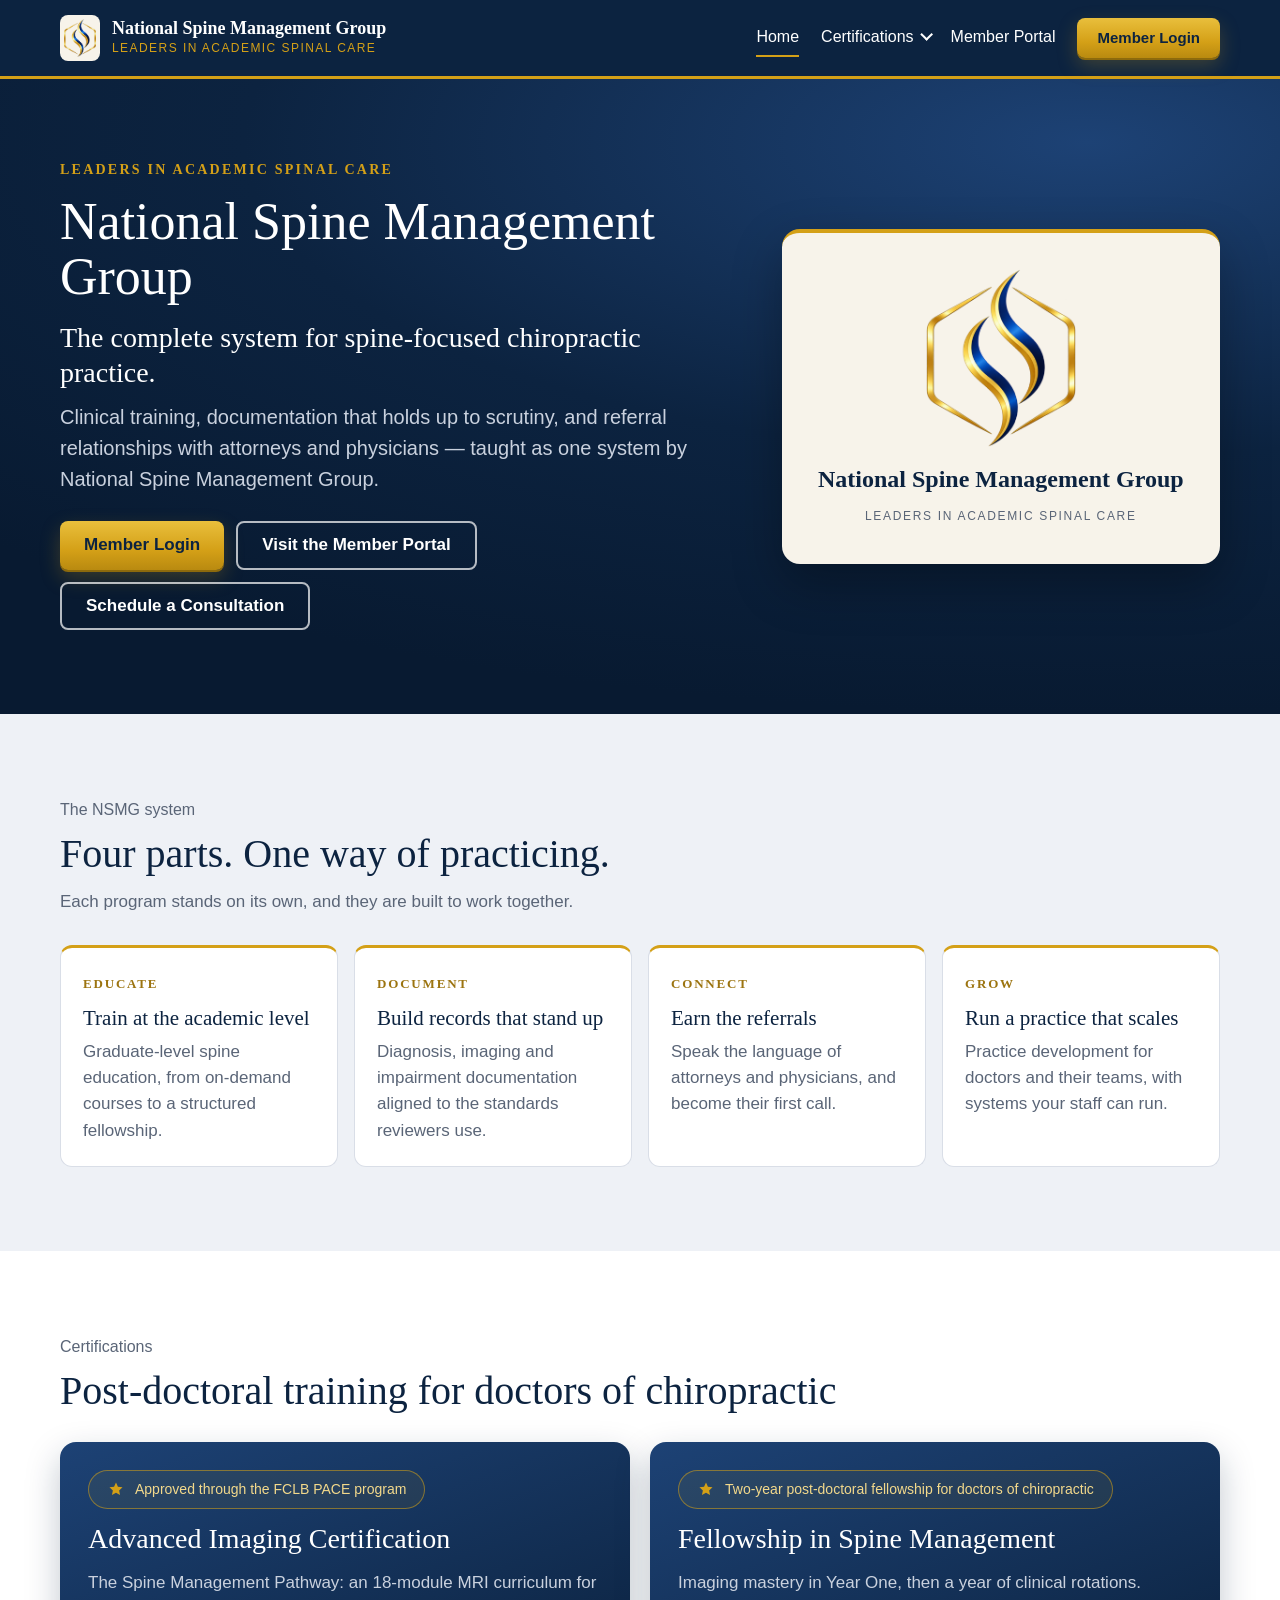
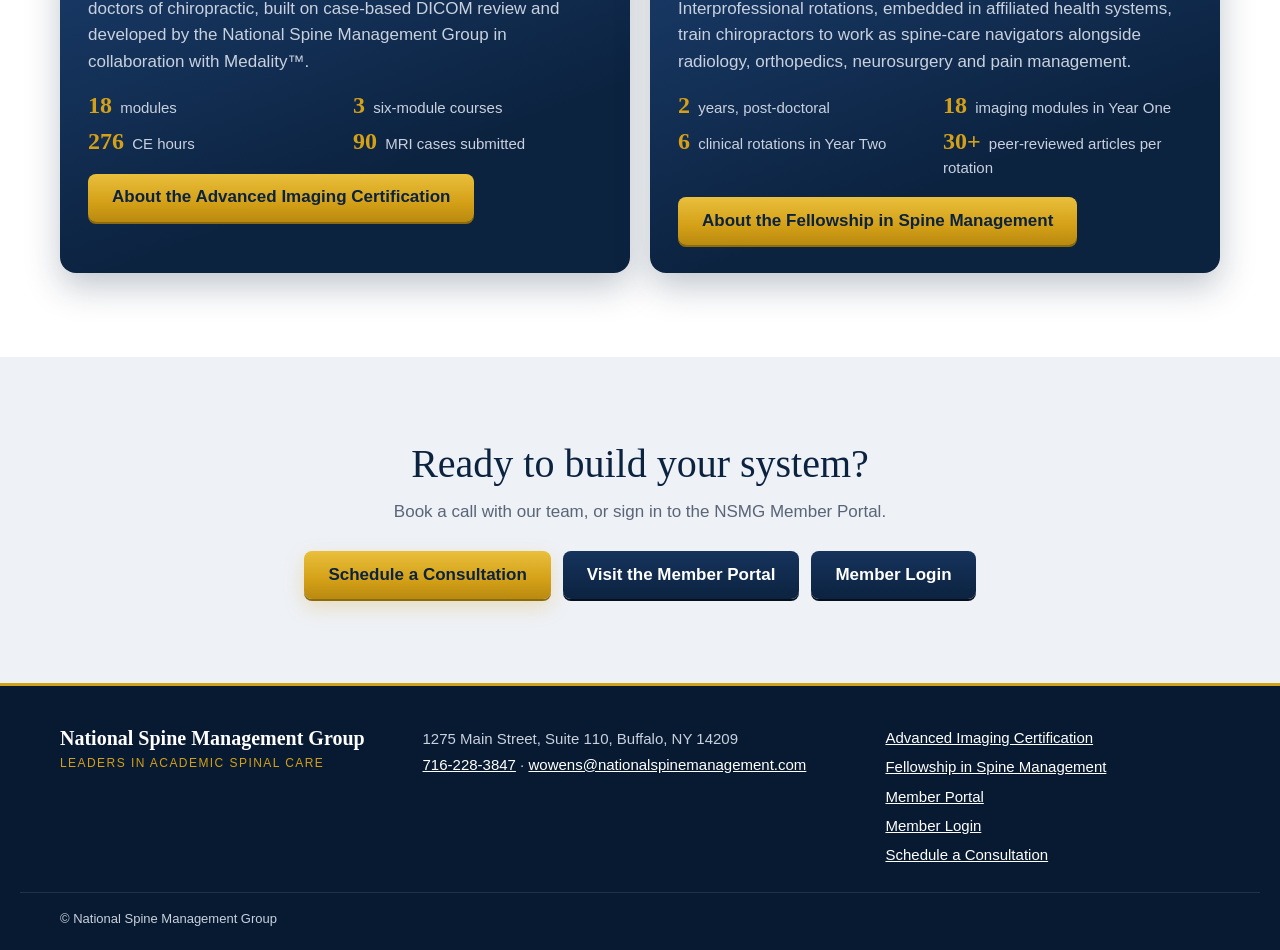
==== index.html @ 5b79844b "NSMG public site: home, Advanced Imaging Certification, Fellowship in Spine Management Plain static " ====
<!doctype html>
<html lang="en">
<head>
<meta charset="utf-8">
<meta name="viewport" content="width=device-width, initial-scale=1">
<title>National Spine Management Group | Leaders in Academic Spinal Care</title>
<meta name="description" content="National Spine Management Group: clinical training, documentation and referral relationships for spine-focused chiropractic practice, with the Advanced Imaging Certification and the Fellowship in Spine Management.">
<link rel="canonical" href="https://www.nationalspinemanagement.com/">
<meta name="robots" content="index, follow">
<meta property="og:type" content="website">
<meta property="og:site_name" content="National Spine Management Group">
<meta property="og:title" content="National Spine Management Group | Leaders in Academic Spinal Care">
<meta property="og:description" content="National Spine Management Group: clinical training, documentation and referral relationships for spine-focused chiropractic practice, with the Advanced Imaging Certification and the Fellowship in Spine Management.">
<meta property="og:url" content="https://www.nationalspinemanagement.com/">
<meta property="og:image" content="https://www.nationalspinemanagement.com/images/nsmg-share.png">
<meta property="og:image:width" content="1200">
<meta property="og:image:height" content="630">
<meta name="twitter:card" content="summary_large_image">
<link rel="icon" href="images/nsmg-icon.png">
<link rel="apple-touch-icon" href="images/nsmg-icon.png">
<link rel="stylesheet" href="styles.css">
<script type="application/ld+json">
{
 "@context": "https://schema.org",
 "@type": "EducationalOrganization",
 "@id": "https://www.nationalspinemanagement.com/#organization",
 "name": "National Spine Management Group",
 "alternateName": "NSMG",
 "slogan": "Leaders in Academic Spinal Care",
 "url": "https://www.nationalspinemanagement.com/",
 "logo": "https://www.nationalspinemanagement.com/images/nsmg-logo.png",
 "image": "https://www.nationalspinemanagement.com/images/nsmg-share.png",
 "description": "Clinical training, documentation that holds up to scrutiny, and referral relationships with attorneys and physicians — taught as one system by National Spine Management Group.",
 "email": "wowens@nationalspinemanagement.com",
 "telephone": "+17162283847",
 "address": {
  "@type": "PostalAddress",
  "streetAddress": "1275 Main Street, Suite 110",
  "addressLocality": "Buffalo",
  "addressRegion": "NY",
  "postalCode": "14209",
  "addressCountry": "US"
 },
 "founder": {
  "@type": "Person",
  "name": "William J. Owens Jr., DC, FSBT"
 }
}
</script>
<script type="application/ld+json">
{
 "@context": "https://schema.org",
 "@type": "WebSite",
 "name": "National Spine Management Group",
 "url": "https://www.nationalspinemanagement.com/",
 "publisher": {
  "@id": "https://www.nationalspinemanagement.com/#organization"
 }
}
</script>
<script type="application/ld+json">
{
 "@context": "https://schema.org",
 "@type": "BreadcrumbList",
 "itemListElement": [
  {
   "@type": "ListItem",
   "position": 1,
   "name": "Home",
   "item": "https://www.nationalspinemanagement.com/"
  }
 ]
}
</script>
</head>
<body>
<a class="skip" href="#main">Skip to content</a>
<header class="site-header">
 <div class="wrap bar">
  <a class="brand" href="./"><img src="images/nsmg-logo.png" alt="" width="40" height="48"><span><b>National Spine Management Group</b><small>Leaders in Academic Spinal Care</small></span></a>
  <nav aria-label="Main">
   <a href="./" aria-current="page">Home</a>
   <details class="menu">
    <summary>Certifications</summary>
    <div class="menu-list">
     <a href="advanced-imaging-certification/">Advanced Imaging Certification</a>
     <a href="fellowship-in-spine-management/">Fellowship in Spine Management</a>
    </div>
   </details>
   <a href="https://nsmg.my.site.com/nsmg/s/">Member Portal</a>
   <a class="btn gold sm" href="https://nsmg.my.site.com/nsmg/s/login">Member Login</a>
  </nav>
 </div>
</header>
<main id="main">

<section class="hero band">
 <div class="wrap herohome">
  <div>
   <p class="kicker">Leaders in Academic Spinal Care</p>
   <h1>National Spine Management Group</h1>
   <p class="lede big">The complete system for spine-focused chiropractic practice.</p>
   <p class="lede">Clinical training, documentation that holds up to scrutiny, and referral relationships with attorneys and physicians — taught as one system by National Spine Management Group.</p>
   <div class="btns">
    <a class="btn gold" href="https://nsmg.my.site.com/nsmg/s/login">Member Login</a>
    <a class="btn ghost" href="https://nsmg.my.site.com/nsmg/s/">Visit the Member Portal</a>
    <a class="btn ghost" href="https://nsmg.my.site.com/schedule/s/flow/CreateAppointment">Schedule a Consultation</a>
   </div>
  </div>
  <div class="logocard"><img src="images/nsmg-logo.png" alt="National Spine Management Group logo" width="160" height="190"><p>National Spine Management Group</p><small>Leaders in Academic Spinal Care</small></div>
 </div>
</section>

<section class="band tintband">
 <div class="wrap">
  <p class="eyebrow">The NSMG system</p>
  <h2>Four parts. One way of practicing.</h2>
  <p class="sub">Each program stands on its own, and they are built to work together.</p>
  <div class="pillars">
   <div><span class="tag">Educate</span><h3>Train at the academic level</h3><p>Graduate-level spine education, from on-demand courses to a structured fellowship.</p></div><div><span class="tag">Document</span><h3>Build records that stand up</h3><p>Diagnosis, imaging and impairment documentation aligned to the standards reviewers use.</p></div><div><span class="tag">Connect</span><h3>Earn the referrals</h3><p>Speak the language of attorneys and physicians, and become their first call.</p></div><div><span class="tag">Grow</span><h3>Run a practice that scales</h3><p>Practice development for doctors and their teams, with systems your staff can run.</p></div>
  </div>
 </div>
</section>

<section class="band">
 <div class="wrap">
  <p class="eyebrow">Certifications</p>
  <h2>Post-doctoral training for doctors of chiropractic</h2>
  <div class="certs">
   <article class="cert">
    <div class="pace"><svg width="18" height="18" viewBox="0 0 24 24" aria-hidden="true"><path d="M12 2l2.6 5.6 6.1.7-4.5 4.2 1.2 6L12 15.6 6.6 18.5l1.2-6L3.3 8.3l6.1-.7z" fill="#D4A017"/></svg> Approved through the FCLB PACE program</div>
    <h3><a href="advanced-imaging-certification/">Advanced Imaging Certification</a></h3>
    <p>The Spine Management Pathway: an 18-module MRI curriculum for doctors of chiropractic, built on case-based DICOM review and developed by the National Spine Management Group in collaboration with Medality™.</p>
    <ul class="facts"><li><b>18</b> modules</li><li><b>3</b> six-module courses</li><li><b>276</b> CE hours</li><li><b>90</b> MRI cases submitted</li></ul>
    <a class="btn navy" href="advanced-imaging-certification/">About the Advanced Imaging Certification</a>
   </article>
   <article class="cert">
    <div class="pace"><svg width="18" height="18" viewBox="0 0 24 24" aria-hidden="true"><path d="M12 2l2.6 5.6 6.1.7-4.5 4.2 1.2 6L12 15.6 6.6 18.5l1.2-6L3.3 8.3l6.1-.7z" fill="#D4A017"/></svg> Two-year post-doctoral fellowship for doctors of chiropractic</div>
    <h3><a href="fellowship-in-spine-management/">Fellowship in Spine Management</a></h3>
    <p>Imaging mastery in Year One, then a year of clinical rotations. Interprofessional rotations, embedded in affiliated health systems, train chiropractors to work as spine-care navigators alongside radiology, orthopedics, neurosurgery and pain management.</p>
    <ul class="facts"><li><b>2</b> years, post-doctoral</li><li><b>18</b> imaging modules in Year One</li><li><b>6</b> clinical rotations in Year Two</li><li><b>30+</b> peer-reviewed articles per rotation</li></ul>
    <a class="btn navy" href="fellowship-in-spine-management/">About the Fellowship in Spine Management</a>
   </article>
  </div>
 </div>
</section>

<section class="band tintband cta">
 <div class="wrap">
  <h2>Ready to build your system?</h2>
  <p>Book a call with our team, or sign in to the NSMG Member Portal.</p>
  <div class="btns center">
   <a class="btn gold" href="https://nsmg.my.site.com/schedule/s/flow/CreateAppointment">Schedule a Consultation</a>
   <a class="btn navy" href="https://nsmg.my.site.com/nsmg/s/">Visit the Member Portal</a>
   <a class="btn navy" href="https://nsmg.my.site.com/nsmg/s/login">Member Login</a>
  </div>
 </div>
</section>
</main>
<footer class="site-footer">
 <div class="wrap foot">
  <div>
   <p class="fname">National Spine Management Group</p>
   <p class="ftag">Leaders in Academic Spinal Care</p>
  </div>
  <div>
   <address>1275 Main Street, Suite 110, Buffalo, NY 14209<br>
   <a href="tel:+17162283847">716-228-3847</a> · <a href="mailto:wowens@nationalspinemanagement.com">wowens@nationalspinemanagement.com</a></address>
  </div>
  <nav aria-label="Footer">
   <a href="advanced-imaging-certification/">Advanced Imaging Certification</a>
   <a href="fellowship-in-spine-management/">Fellowship in Spine Management</a>
   <a href="https://nsmg.my.site.com/nsmg/s/">Member Portal</a>
   <a href="https://nsmg.my.site.com/nsmg/s/login">Member Login</a>
   <a href="https://nsmg.my.site.com/schedule/s/flow/CreateAppointment">Schedule a Consultation</a>
  </nav>
 </div>
 <div class="wrap copy">© National Spine Management Group</div>
</footer>
<script>
// Close the Certifications menu when clicking elsewhere or pressing Escape (the menu works without this).
document.addEventListener('click',function(e){document.querySelectorAll('details.menu[open]').forEach(function(d){if(!d.contains(e.target))d.removeAttribute('open');});});
document.addEventListener('keydown',function(e){if(e.key==='Escape')document.querySelectorAll('details.menu[open]').forEach(function(d){d.removeAttribute('open');});});
</script>
</body>
</html>
---- styles.css ----
/* National Spine Management Group: public site styles (matches the NSMG Member Portal pages) */
:root {
  --navy: #0c2340;
  --navy2: #16335c;
  --gold: #d4a017;
  --gold2: #e9bf3c;
  --gold-text: #9c7410;
  --slate: #5a6577;
  --tint: #eef1f6;
  --line: #d9dee7;
  --card: #ffffff;
  --bg: #ffffff;
  --ink: #0c2340;
  --muted: #5a6577;
  --on-navy: #c9d1de;
  --heading: Cambria, Georgia, "Times New Roman", serif;
  --body: Calibri, Carlito, "Segoe UI", "Helvetica Neue", Arial, sans-serif;
  --gutter: clamp(16px, 4vw, 40px);
  color-scheme: light;
}

* { box-sizing: border-box; }
html { scroll-behavior: smooth; -webkit-text-size-adjust: 100%; }
body { margin: 0; background: var(--bg); color: var(--ink); font: 17px/1.55 var(--body); overflow-x: hidden; }
img { max-width: 100%; height: auto; display: block; }
a { color: inherit; }
h1, h2, h3, h4 { font-family: var(--heading); font-weight: 400; line-height: 1.15; margin: 0; color: inherit; }
h2 { font-size: clamp(28px, 3.4vw, 40px); margin-bottom: 4px; }
h3 { font-size: 21px; }
h4 { font-size: 21px; line-height: 1.2; margin: 6px 0; }
p { margin: 0 0 12px; }
:focus-visible { outline: 3px solid var(--gold); outline-offset: 2px; }
[id] { scroll-margin-top: 24px; }

.wrap { max-width: 1240px; margin: 0 auto; padding: 0 var(--gutter); }
.band { padding: clamp(48px, 7vw, 84px) 0; }
.tintband { background: var(--tint); }
.eyebrow { color: var(--slate); font-size: 16px; margin: 0 0 8px; }
.sub { color: var(--muted); max-width: 44em; margin: 12px 0 0; }
.note { font-size: 14px; color: var(--muted); margin-top: 16px; }
.skip { position: absolute; left: -9999px; top: 8px; background: var(--gold); color: var(--navy); padding: 8px 14px; z-index: 10; font-weight: 700; }
.skip:focus { left: 8px; }

/* Buttons */
.btn { display: inline-flex; align-items: center; justify-content: center; min-height: 48px; padding: 12px 24px; border-radius: 8px; font: 700 17px/1.2 var(--body); text-decoration: none; text-align: center; transition: transform .15s ease, box-shadow .15s ease; }
.btn:hover { transform: translateY(-1px); }
.btn.gold { background: linear-gradient(180deg, var(--gold2), var(--gold) 60%, #b98a10); color: var(--navy); box-shadow: 0 2px 0 #8d6a0c, 0 8px 20px rgba(212, 160, 23, .25); }
.btn.navy { background: linear-gradient(180deg, var(--navy2), var(--navy)); color: #fff; box-shadow: 0 2px 0 #050f1d; }
.btn.ghost { border: 2px solid rgba(255, 255, 255, .7); color: #fff; }
.btn.ghost:hover { border-color: #fff; background: rgba(255, 255, 255, .08); }
.btn.sm { min-height: 40px; padding: 0 20px; font-size: 15px; }
.btns { display: flex; flex-wrap: wrap; gap: 12px; margin-top: 26px; }
.btns.center { justify-content: center; }

/* Header */
header.site-header { background: var(--navy); color: #fff; border-bottom: 3px solid var(--gold); position: relative; z-index: 5; }
.bar { display: flex; align-items: center; justify-content: space-between; gap: 16px; min-height: 76px; flex-wrap: wrap; padding-top: 10px; padding-bottom: 10px; }
.brand { display: flex; align-items: center; gap: 12px; text-decoration: none; }
.brand img { width: 40px; height: auto; background: #f7f3ea; border-radius: 8px; padding: 4px; }
.brand b { display: block; font: 700 18px/1.15 var(--heading); }
.brand small { display: block; color: var(--gold); font-size: 12px; letter-spacing: .12em; text-transform: uppercase; }
header.site-header nav { display: flex; align-items: center; gap: 6px 22px; flex-wrap: wrap; font-size: 16px; }
header.site-header nav > a:not(.btn), .menu summary { text-decoration: none; color: #fff; padding: 6px 0; border-bottom: 2px solid transparent; }
header.site-header nav > a:not(.btn):hover, .menu summary:hover, header.site-header nav a[aria-current] { border-bottom-color: var(--gold); }
.menu { position: relative; }
.menu summary { cursor: pointer; list-style: none; display: inline-flex; align-items: center; gap: 6px; }
.menu summary::-webkit-details-marker { display: none; }
.menu summary::after { content: ""; width: 7px; height: 7px; border-right: 2px solid currentColor; border-bottom: 2px solid currentColor; transform: rotate(45deg) translateY(-3px); }
.menu[open] summary::after { transform: rotate(-135deg) translateY(-1px); }
.menu-list { position: absolute; top: calc(100% + 10px); left: -16px; min-width: 300px; background: #fff; border-radius: 10px; box-shadow: 0 14px 40px rgba(12, 35, 64, .25); padding: 8px; border-top: 3px solid var(--gold); }
.menu-list a { display: block; padding: 10px 14px; color: var(--navy); text-decoration: none; border-radius: 6px; font-weight: 700; }
.menu-list a:hover, .menu-list a[aria-current] { background: var(--tint); }

/* Hero (navy band) */
.hero { background: radial-gradient(120% 90% at 85% 10%, #1d4275 0%, var(--navy) 55%, #081a31 100%); color: #fff; }
.hero h1 { font-size: clamp(34px, 4.6vw, 52px); line-height: 1.05; margin: 18px 0 16px; }
.lede { font-size: clamp(18px, 1.6vw, 20px); color: var(--on-navy); max-width: 40em; }
.lede.big { font-family: var(--heading); color: #fff; font-size: clamp(22px, 2.2vw, 28px); line-height: 1.25; }
.kicker { color: var(--gold); font: 700 14px/1 var(--heading); letter-spacing: .16em; text-transform: uppercase; margin: 0; }
.crumb { color: var(--on-navy); font-size: 15px; margin-bottom: 16px; }
.crumb a { color: #fff; }
.pace { display: inline-flex; align-items: center; gap: 10px; border: 1px solid rgba(212, 160, 23, .55); background: rgba(212, 160, 23, .08); color: #f3d98b; border-radius: 999px; padding: 8px 18px; font-size: 16px; }
.herogrid { display: grid; gap: clamp(28px, 4vw, 48px); }
.herotext { display: grid; grid-template-columns: minmax(0, 1.3fr) minmax(0, 1fr); gap: clamp(24px, 4vw, 56px); align-items: end; }
.stats { display: grid; grid-template-columns: repeat(2, minmax(0, 1fr)); gap: 26px 20px; border-left: 1px solid rgba(255, 255, 255, .15); padding-left: clamp(20px, 3vw, 40px); }
.stats b { display: block; font-family: var(--heading); font-size: clamp(30px, 3vw, 38px); color: var(--gold); line-height: 1; }
.stats span { color: var(--on-navy); font-size: 15px; }
.herohome { display: grid; grid-template-columns: minmax(0, 1.5fr) minmax(0, 1fr); gap: clamp(28px, 5vw, 64px); align-items: center; }
.logocard { background: #f7f3ea; color: var(--navy); border-radius: 18px; border-top: 4px solid var(--gold); padding: 36px 28px; text-align: center; box-shadow: 0 20px 50px rgba(0, 0, 0, .3); }
.logocard img { width: 150px; margin: 0 auto 18px; }
.logocard p { font: 700 24px/1.2 var(--heading); margin: 0 0 8px; }
.logocard small { color: var(--slate); letter-spacing: .14em; text-transform: uppercase; font-size: 12px; }

/* Module / rotation viewer in the hero */
.viewer { margin-top: clamp(28px, 4vw, 44px); background: rgba(5, 15, 30, .55); border: 1px solid rgba(255, 255, 255, .1); border-radius: 16px; padding: 14px 16px 18px; }
.vbar { display: flex; justify-content: space-between; gap: 12px; color: var(--on-navy); font-size: 15px; padding: 6px 4px 14px; border-bottom: 1px solid rgba(255, 255, 255, .08); margin-bottom: 12px; }
.row { display: grid; grid-template-columns: 96px repeat(6, minmax(0, 1fr)); gap: 10px; align-items: center; margin-top: 10px; }
.row em, .yr em { font-style: normal; color: #fff; font-size: 15px; line-height: 1.25; }
.row em b, .yr em b { display: block; color: var(--gold); }
.tile { display: block; border-radius: 6px; overflow: hidden; border: 1px solid rgba(255, 255, 255, .14); transition: transform .15s ease, border-color .15s ease; }
.tile:hover { border-color: var(--gold); transform: translateY(-2px); }
.tile img { width: 100%; aspect-ratio: 16 / 9; object-fit: cover; }
.yr { display: grid; grid-template-columns: 120px minmax(0, 1fr); gap: 12px; align-items: center; padding: 10px 0; }
.yr + .yr { border-top: 1px solid rgba(255, 255, 255, .08); }
.thumbs { display: grid; grid-template-columns: repeat(9, minmax(0, 1fr)); gap: 8px; }
.rots { display: grid; grid-template-columns: repeat(6, minmax(0, 1fr)); gap: 10px; }
.rtile { display: flex; flex-direction: column; gap: 4px; padding: 12px; border-radius: 10px; background: linear-gradient(180deg, #1d4275, var(--navy)); border-top: 3px solid var(--gold); text-decoration: none; color: #fff; }
.rtile svg, .ic svg { width: 22px; height: 22px; fill: none; stroke: var(--gold); stroke-width: 1.8; stroke-linecap: round; stroke-linejoin: round; }
.rtile strong { font: 700 15px/1.2 var(--heading); }
.rtile small { color: var(--on-navy); font-size: 13px; }

/* Content blocks */
.how { display: grid; grid-template-columns: repeat(3, minmax(0, 1fr)); gap: 18px; margin-top: 30px; }
.how > div { background: var(--card); border: 1px solid var(--line); border-radius: 12px; padding: 22px; }
.how b { font-family: var(--heading); font-size: 30px; color: var(--gold); display: block; line-height: 1; }
.how h3 { margin: 10px 0 6px; }
.how p { margin: 0; color: var(--muted); }
.obj { list-style: none; padding: 0; margin: 28px 0 0; columns: 2; column-gap: 40px; }
.obj li { break-inside: avoid; padding: 12px 0 12px 34px; border-top: 1px solid var(--line); position: relative; }
.obj li::before { content: ""; position: absolute; left: 4px; top: 18px; width: 14px; height: 8px; border-left: 3px solid var(--gold); border-bottom: 3px solid var(--gold); transform: rotate(-45deg); }
.paths { display: grid; grid-template-columns: 1.2fr repeat(3, 1fr); gap: 16px; margin-top: 30px; }
.path { background: var(--card); border: 1px solid var(--line); border-radius: 14px; padding: 24px; display: flex; flex-direction: column; gap: 10px; box-shadow: 0 1px 2px rgba(12, 35, 64, .06); }
.path h3 { font-size: 24px; }
.path .tag { font-size: 14px; color: var(--slate); font-weight: 700; }
.path p { margin: 0; color: var(--muted); font-size: 16px; flex: 1; }
.path .hrs { font-weight: 700; font-size: 16px; }
.path.full { background: linear-gradient(160deg, #1d4275, var(--navy) 70%); color: #fff; border: 0; box-shadow: 0 14px 34px rgba(12, 35, 64, .3); }
.path.full .tag { color: var(--gold); }
.path.full p { color: var(--on-navy); }
.course { margin-top: 36px; }
.chead { display: flex; align-items: center; gap: 14px; flex-wrap: wrap; padding-bottom: 12px; border-bottom: 3px solid var(--navy); }
.chead .num { background: var(--navy); color: var(--gold); font: 700 16px/1 var(--heading); padding: 8px 14px; border-radius: 999px; }
.chead h3 { font-size: 28px; flex: 1; }
.chead .tot { color: var(--slate); font-weight: 700; }
.cblurb { color: var(--muted); margin: 14px 0 0; }
.mods { display: grid; grid-template-columns: repeat(2, minmax(0, 1fr)); gap: 16px; margin-top: 18px; }
.mod, .rot { background: var(--card); border: 1px solid var(--line); border-left: 4px solid var(--navy); border-radius: 12px; padding: 22px; }
.top { display: flex; justify-content: space-between; align-items: center; gap: 10px; }
.mn { font-size: 14px; font-weight: 700; color: var(--slate); }
.mh { background: var(--tint); border-radius: 999px; padding: 3px 10px; font-size: 14px; font-weight: 700; }
.meta { color: var(--slate); font-size: 15px; margin: 0 0 10px; }
.chips { list-style: none; padding: 0; margin: 10px 0 0; display: flex; flex-wrap: wrap; gap: 6px; }
.chips li { border: 1px solid var(--line); border-radius: 999px; padding: 3px 11px; font-size: 14px; color: var(--slate); }
.req { display: flex; flex-wrap: wrap; gap: 6px 18px; border-top: 1px dashed var(--line); margin-top: 14px; padding-top: 12px; font-size: 14px; color: var(--slate); }
.paceband { background: linear-gradient(120deg, var(--navy), #173a63); color: #fff; }
.pacegrid { display: grid; grid-template-columns: 132px minmax(0, 1fr) auto; gap: 32px; align-items: center; }
.pacegrid p { color: var(--on-navy); margin: 10px 0 0; }
.seal { width: 132px; height: 132px; }
.biblist { margin-top: 26px; display: grid; gap: 10px; }
.bib { border: 1px solid var(--line); border-radius: 10px; background: var(--card); }
.bib summary { cursor: pointer; display: flex; justify-content: space-between; gap: 12px; padding: 14px 18px; list-style: none; }
.bib summary::-webkit-details-marker { display: none; }
.bib summary span { color: var(--slate); font-size: 15px; white-space: nowrap; }
.bib[open] summary { border-bottom: 1px solid var(--line); }
.bib ol { margin: 0; padding: 14px 18px 16px 42px; font-size: 15px; color: var(--muted); }
.bib li { margin: 6px 0; overflow-wrap: anywhere; }
.bib a { color: var(--navy); }

/* Fellowship */
.phases { display: grid; grid-template-columns: repeat(2, minmax(0, 1fr)); gap: 18px; margin-top: 30px; }
.phasecard { border: 1px solid var(--line); border-radius: 14px; padding: 26px; background: var(--card); }
.phasecard.y1 { background: linear-gradient(160deg, #1d4275, var(--navy) 70%); color: #fff; border: 0; }
.phasecard .tag { font-weight: 700; font-size: 14px; color: var(--slate); }
.phasecard.y1 .tag { color: var(--gold); }
.phasecard h3 { font-size: 26px; margin: 8px 0 10px; }
.phasecard ul { padding-left: 20px; margin: 12px 0 18px; }
.phasecard li { margin: 6px 0; }
.phasecard.y1 p, .phasecard.y1 li { color: var(--on-navy); }
.arrowlink { font-weight: 700; color: var(--gold); text-decoration: none; }
.arrowlink.dark { color: var(--navy); }
.weeks { display: grid; grid-template-columns: repeat(6, minmax(0, 1fr)); gap: 10px; margin-top: 24px; }
.wk { background: var(--card); border: 1px solid var(--line); border-radius: 10px; padding: 12px; font-size: 14px; color: var(--slate); }
.wk b { display: block; color: var(--navy); margin-bottom: 8px; }
.days { display: flex; gap: 4px; margin-bottom: 6px; }
.days i { flex: 1; height: 6px; border-radius: 3px; background: #d6dce6; }
.days i.on { background: var(--gold); }
.rotlist { display: grid; grid-template-columns: repeat(2, minmax(0, 1fr)); gap: 16px; margin-top: 24px; }
.rot { display: grid; grid-template-columns: 52px minmax(0, 1fr); gap: 16px; }
.rot.cap { border-left-color: var(--gold); }
.ic { width: 52px; height: 52px; border-radius: 10px; background: linear-gradient(180deg, #1d4275, var(--navy)); display: grid; place-items: center; }
.quote { background: linear-gradient(120deg, var(--navy), #173a63); color: #fff; text-align: center; }
.quote blockquote { font: 400 clamp(22px, 2.6vw, 32px)/1.3 var(--heading); margin: 0 auto 18px; max-width: 28em; color: #fff; }
.quote cite { font-style: normal; color: var(--gold); }
.sites { display: grid; grid-template-columns: repeat(4, minmax(0, 1fr)); gap: 14px; margin-top: 28px; }
.site { background: var(--card); border: 1px solid var(--line); border-top: 3px solid var(--gold); border-radius: 12px; padding: 20px 18px; }
.site b { display: block; font: 700 19px/1.2 var(--heading); }
.site span { color: var(--muted); font-size: 15px; }
.agree { display: grid; grid-template-columns: repeat(3, minmax(0, 1fr)); gap: 14px; margin-top: 22px; }
.agree > div { background: var(--tint); border-radius: 12px; padding: 18px; font-size: 16px; }
.agree h3 { font-size: 19px; margin-bottom: 6px; }
.aud { display: grid; grid-template-columns: repeat(3, minmax(0, 1fr)); gap: 18px; margin-top: 28px; }
.aud > div { background: var(--card); border: 1px solid var(--line); border-radius: 12px; padding: 22px; }
.aud b { font: 700 28px/1 var(--heading); color: var(--gold); }
.aud h3 { margin: 10px 0 6px; }
.aud p { color: var(--muted); margin: 0; }
.two { display: grid; grid-template-columns: repeat(2, minmax(0, 1fr)); gap: 36px; margin-top: 20px; }
.two .obj { columns: 1; margin-top: 12px; }

/* Home */
.pillars { display: grid; grid-template-columns: repeat(4, minmax(0, 1fr)); gap: 16px; margin-top: 30px; }
.pillars > div { background: var(--card); border: 1px solid var(--line); border-top: 3px solid var(--gold); border-radius: 12px; padding: 22px; }
.pillars .tag { color: var(--gold-text); font: 700 13px/1 var(--heading); letter-spacing: .14em; text-transform: uppercase; }
.pillars h3 { margin: 10px 0 8px; }
.pillars p { color: var(--muted); margin: 0; }
.certs { display: grid; grid-template-columns: repeat(2, minmax(0, 1fr)); gap: 20px; margin-top: 28px; }
.cert { background: linear-gradient(160deg, #1d4275, var(--navy) 70%); color: #fff; border-radius: 16px; padding: 28px; display: flex; flex-direction: column; gap: 14px; box-shadow: 0 14px 34px rgba(12, 35, 64, .25); }
.cert .pace { align-self: flex-start; font-size: 14px; }
.cert h3 { font-size: 28px; }
.cert h3 a { text-decoration: none; }
.cert h3 a:hover { text-decoration: underline; text-decoration-color: var(--gold); }
.cert p { color: var(--on-navy); margin: 0; }
.facts { list-style: none; padding: 0; margin: 4px 0; display: grid; grid-template-columns: repeat(2, minmax(0, 1fr)); gap: 10px 16px; color: var(--on-navy); font-size: 15px; }
.facts b { color: var(--gold); font: 700 24px/1 var(--heading); margin-right: 4px; }
.cert .btn { align-self: flex-start; background: linear-gradient(180deg, var(--gold2), var(--gold) 60%, #b98a10); color: var(--navy); box-shadow: 0 2px 0 #8d6a0c; }

/* FAQ */
.faq { margin-top: 26px; display: grid; grid-template-columns: repeat(2, minmax(0, 1fr)); gap: 16px; }
.qa { background: var(--card); border: 1px solid var(--line); border-left: 4px solid var(--gold); border-radius: 12px; padding: 22px; }
.qa h3 { font-size: 21px; margin-bottom: 8px; }
.qa p { color: var(--muted); margin: 0; }

/* Closing CTA */
.cta { text-align: center; }
.cta p { color: var(--muted); max-width: 40em; margin: 12px auto 0; }
.cta .contact { margin-top: 20px; }
.cta .contact a { color: var(--navy); font-weight: 700; }

/* Footer */
footer.site-footer { background: #081a31; color: var(--on-navy); border-top: 3px solid var(--gold); padding: 40px 0 20px; font-size: 15px; }
.foot { display: grid; grid-template-columns: 1fr 1.3fr 1fr; gap: 28px; }
.fname { font: 700 20px/1.2 var(--heading); color: #fff; margin: 0 0 4px; }
.ftag { color: var(--gold); letter-spacing: .12em; text-transform: uppercase; font-size: 12px; }
footer.site-footer address { font-style: normal; line-height: 1.7; }
footer.site-footer a { color: #fff; }
footer.site-footer nav { display: flex; flex-direction: column; gap: 6px; }
.copy { margin-top: 26px; padding-top: 16px; border-top: 1px solid rgba(255, 255, 255, .1); font-size: 13px; }

/* Responsive */
@media (max-width: 1100px) {
  .paths { grid-template-columns: repeat(2, minmax(0, 1fr)); }
  .pillars { grid-template-columns: repeat(2, minmax(0, 1fr)); }
  .sites { grid-template-columns: repeat(2, minmax(0, 1fr)); }
  .thumbs { grid-template-columns: repeat(6, minmax(0, 1fr)); }
  .rots { grid-template-columns: repeat(3, minmax(0, 1fr)); }
}
@media (max-width: 860px) {
  .herotext, .herohome, .phases, .rotlist, .mods, .certs, .two, .faq, .aud, .agree, .foot { grid-template-columns: minmax(0, 1fr); }
  .stats { border-left: 0; padding-left: 0; border-top: 1px solid rgba(255, 255, 255, .15); padding-top: 22px; }
  .how { grid-template-columns: minmax(0, 1fr); }
  .obj { columns: 1; }
  .pacegrid { grid-template-columns: minmax(0, 1fr); text-align: left; }
  .row { grid-template-columns: repeat(3, minmax(0, 1fr)); }
  .row em { grid-column: 1 / -1; }
  .yr { grid-template-columns: minmax(0, 1fr); }
  .weeks { grid-template-columns: repeat(3, minmax(0, 1fr)); }
  .logocard { max-width: 360px; }
}
@media (max-width: 560px) {
  body { font-size: 16px; }
  .bar { justify-content: center; }
  header.site-header nav { justify-content: center; gap: 4px 18px; }
  .menu-list { left: 50%; transform: translateX(-50%); min-width: 270px; }
  .paths, .pillars, .sites { grid-template-columns: minmax(0, 1fr); }
  .thumbs { grid-template-columns: repeat(3, minmax(0, 1fr)); }
  .rots { grid-template-columns: repeat(2, minmax(0, 1fr)); }
  .btns .btn { width: 100%; }
  .facts { grid-template-columns: minmax(0, 1fr); }
  .vbar { flex-direction: column; gap: 2px; }
}
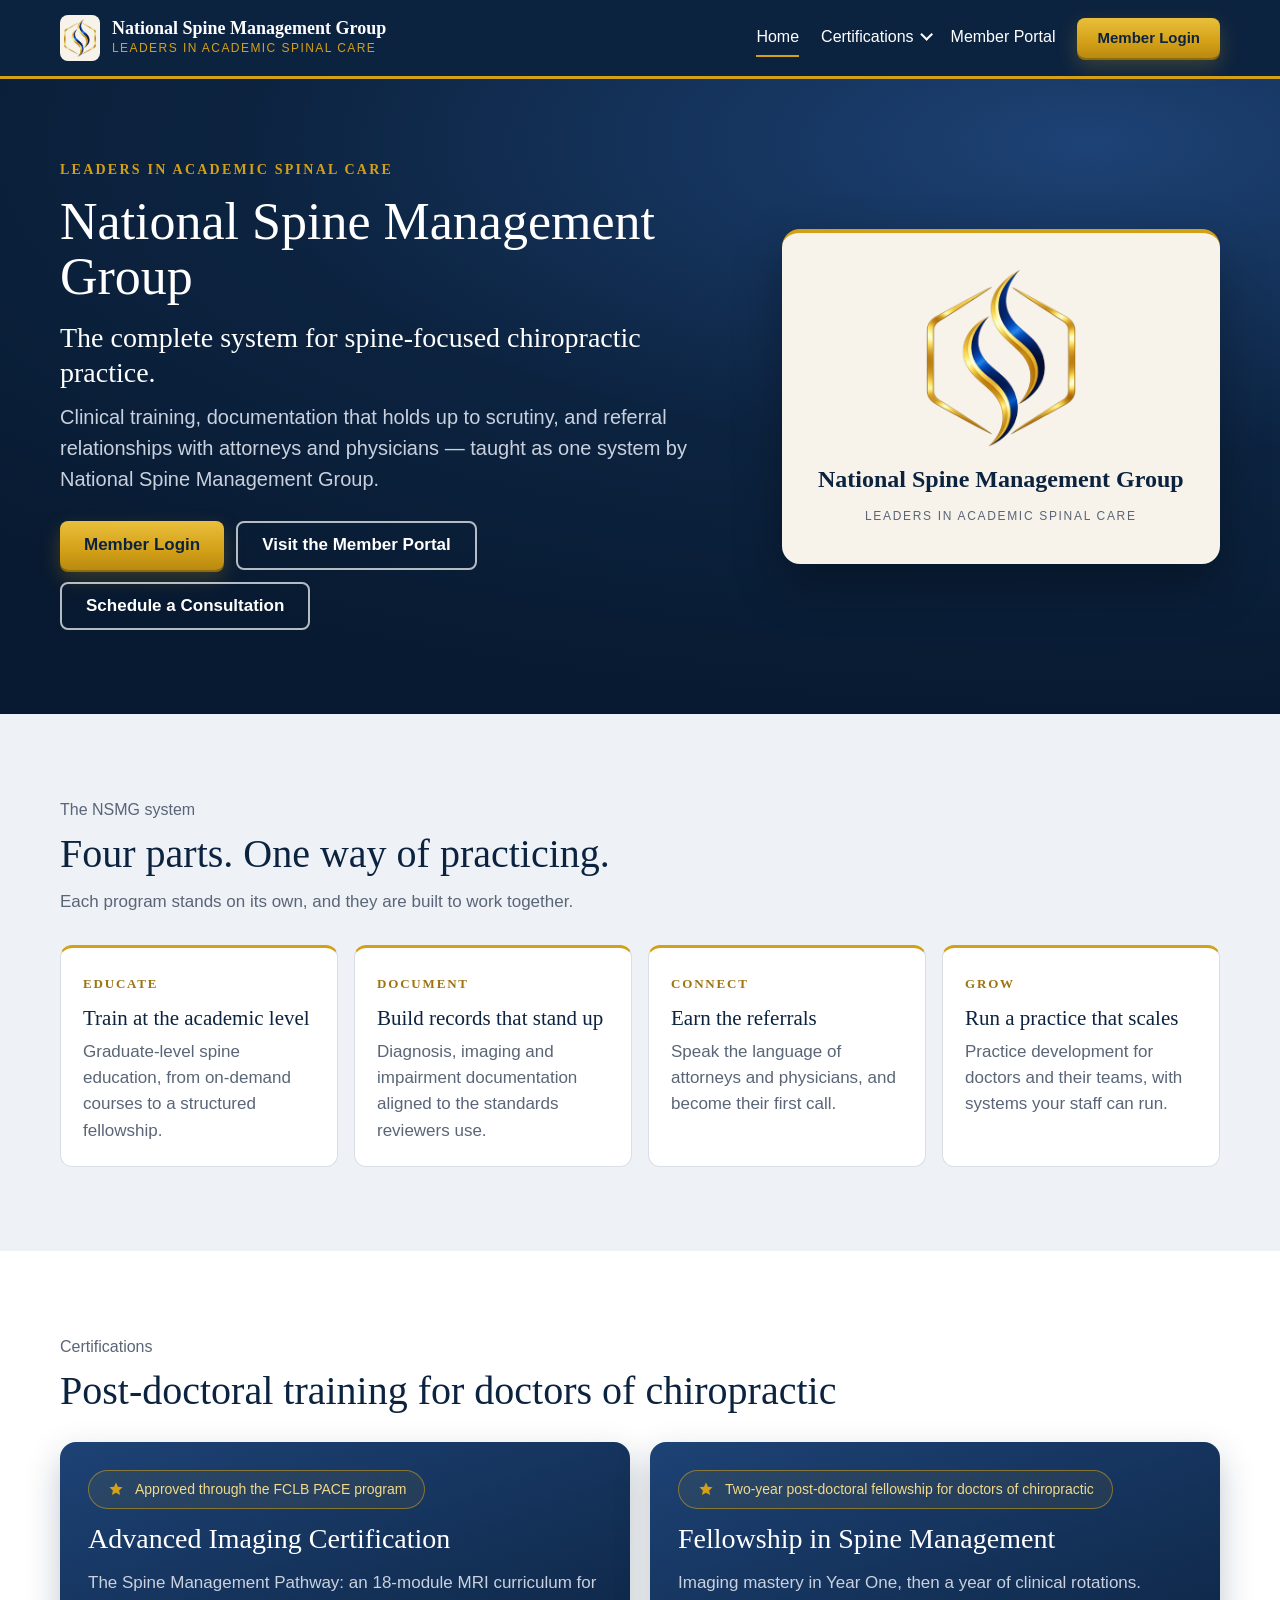
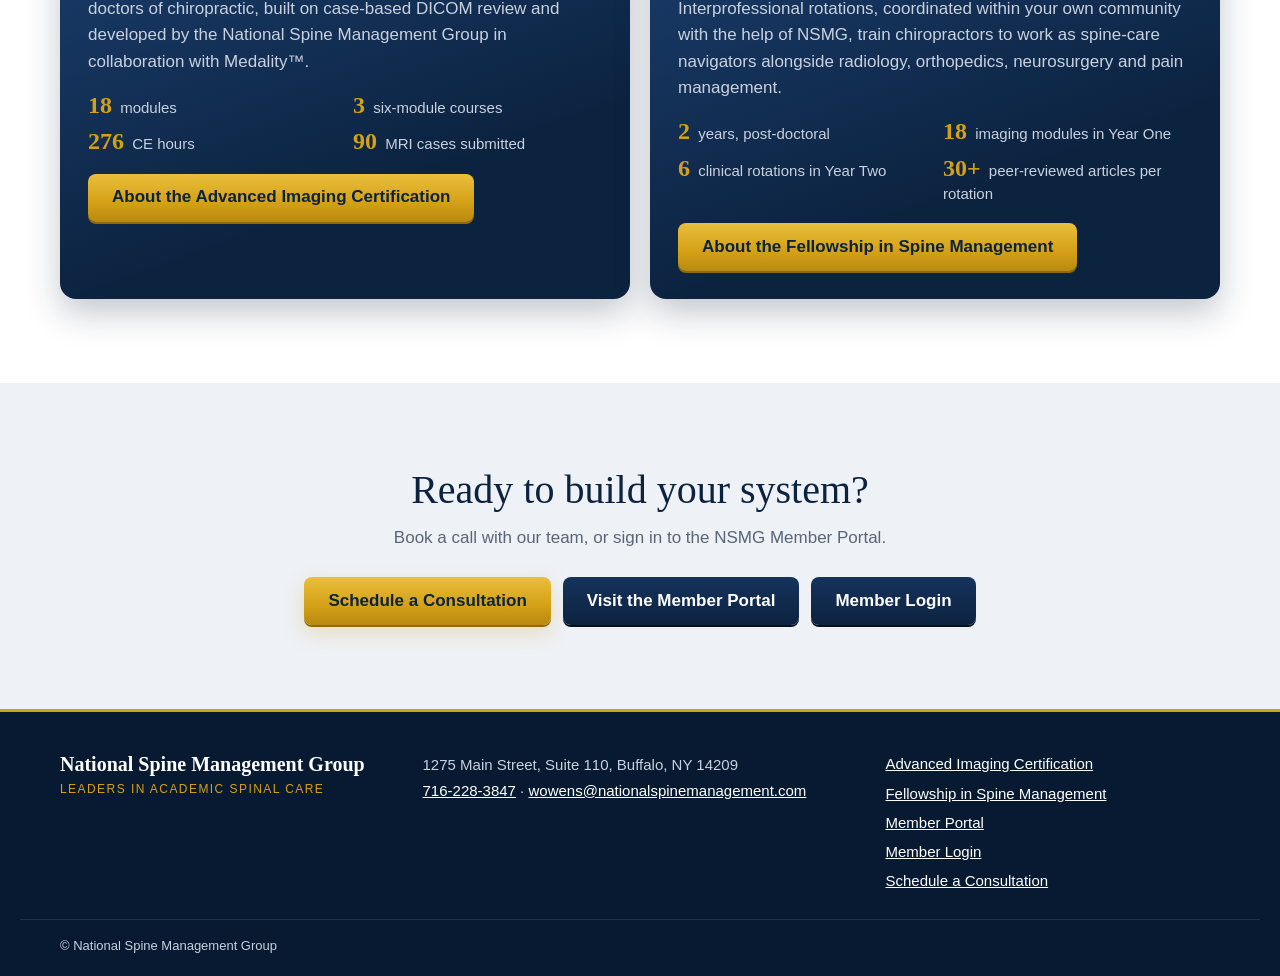
==== commit 8a91a5e8: "Fellowship: rotations coordinated in the fellow's community" ====
--- a/index.html
+++ b/index.html
@@ -137,7 +137,7 @@
    <article class="cert">
     <div class="pace"><svg width="18" height="18" viewBox="0 0 24 24" aria-hidden="true"><path d="M12 2l2.6 5.6 6.1.7-4.5 4.2 1.2 6L12 15.6 6.6 18.5l1.2-6L3.3 8.3l6.1-.7z" fill="#D4A017"/></svg> Two-year post-doctoral fellowship for doctors of chiropractic</div>
     <h3><a href="fellowship-in-spine-management/">Fellowship in Spine Management</a></h3>
-    <p>Imaging mastery in Year One, then a year of clinical rotations. Interprofessional rotations, embedded in affiliated health systems, train chiropractors to work as spine-care navigators alongside radiology, orthopedics, neurosurgery and pain management.</p>
+    <p>Imaging mastery in Year One, then a year of clinical rotations. Interprofessional rotations, coordinated within your own community with the help of NSMG, train chiropractors to work as spine-care navigators alongside radiology, orthopedics, neurosurgery and pain management.</p>
     <ul class="facts"><li><b>2</b> years, post-doctoral</li><li><b>18</b> imaging modules in Year One</li><li><b>6</b> clinical rotations in Year Two</li><li><b>30+</b> peer-reviewed articles per rotation</li></ul>
     <a class="btn navy" href="fellowship-in-spine-management/">About the Fellowship in Spine Management</a>
    </article>
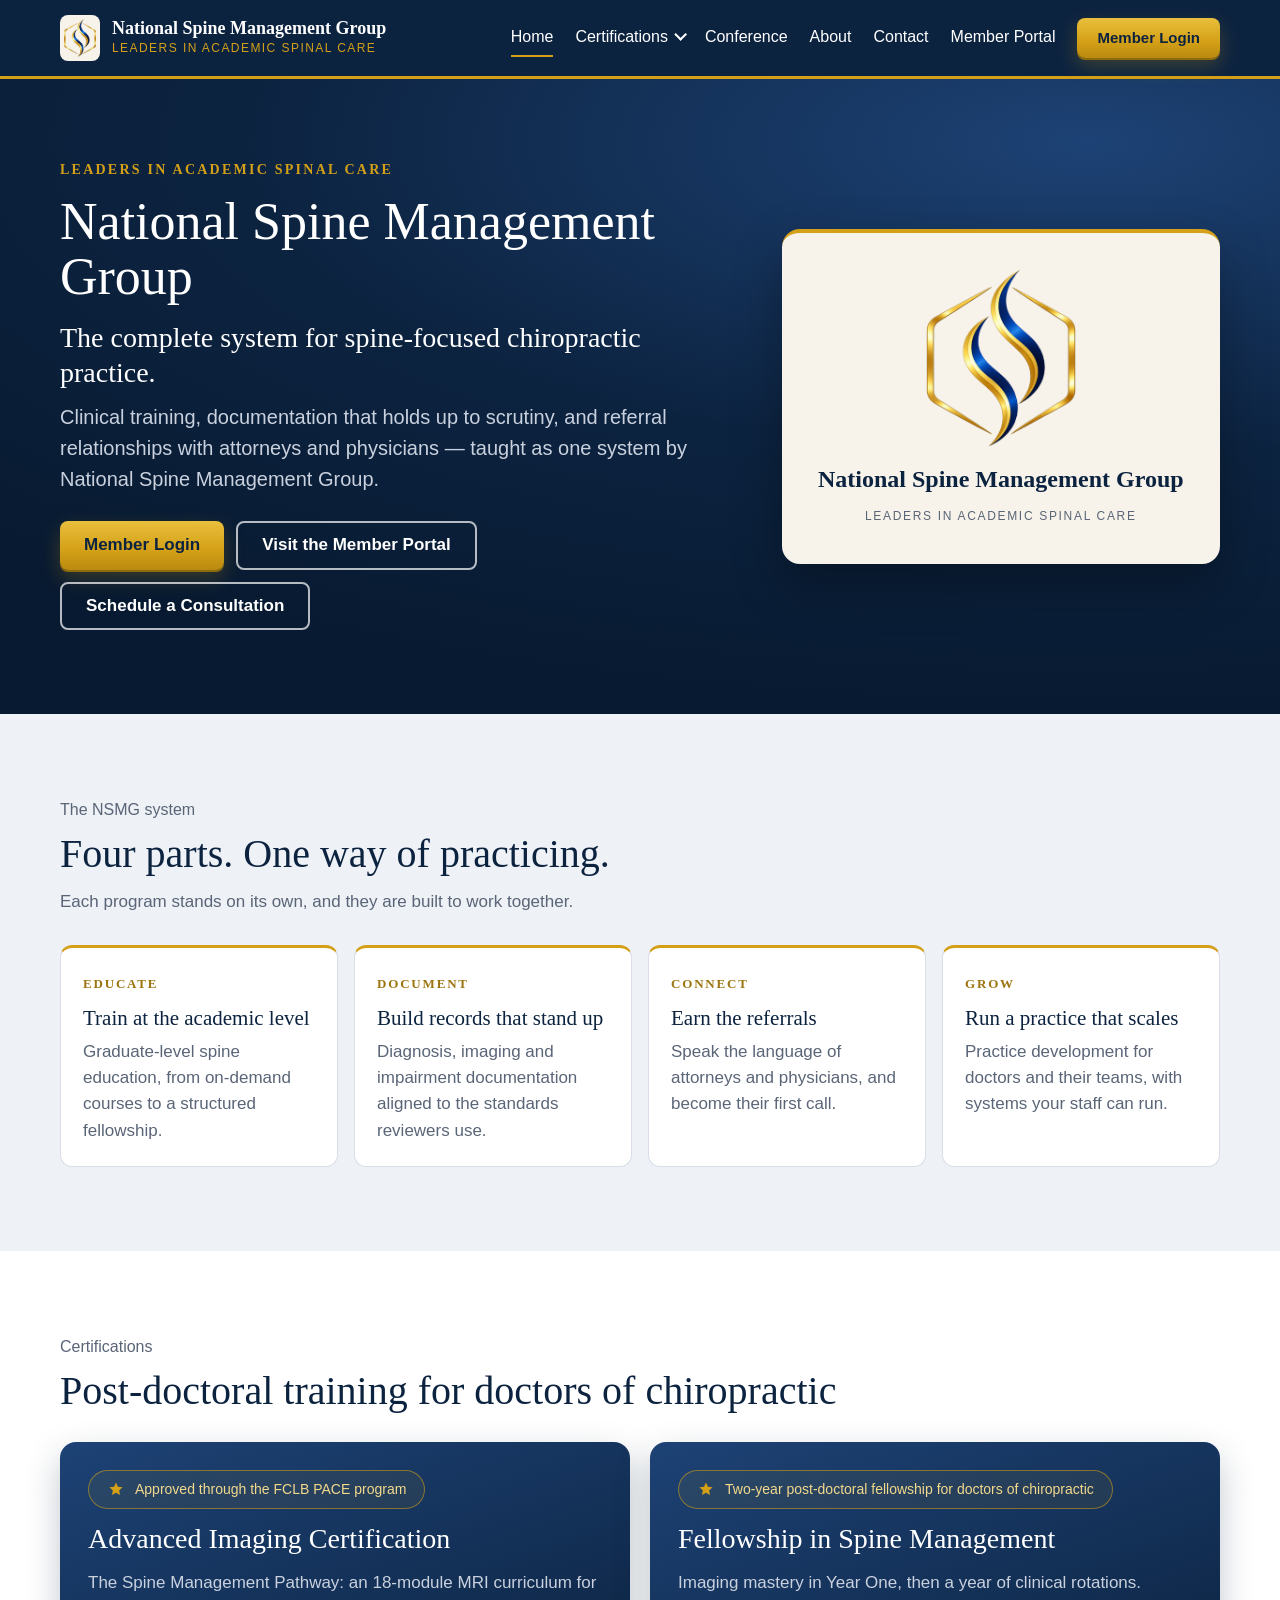
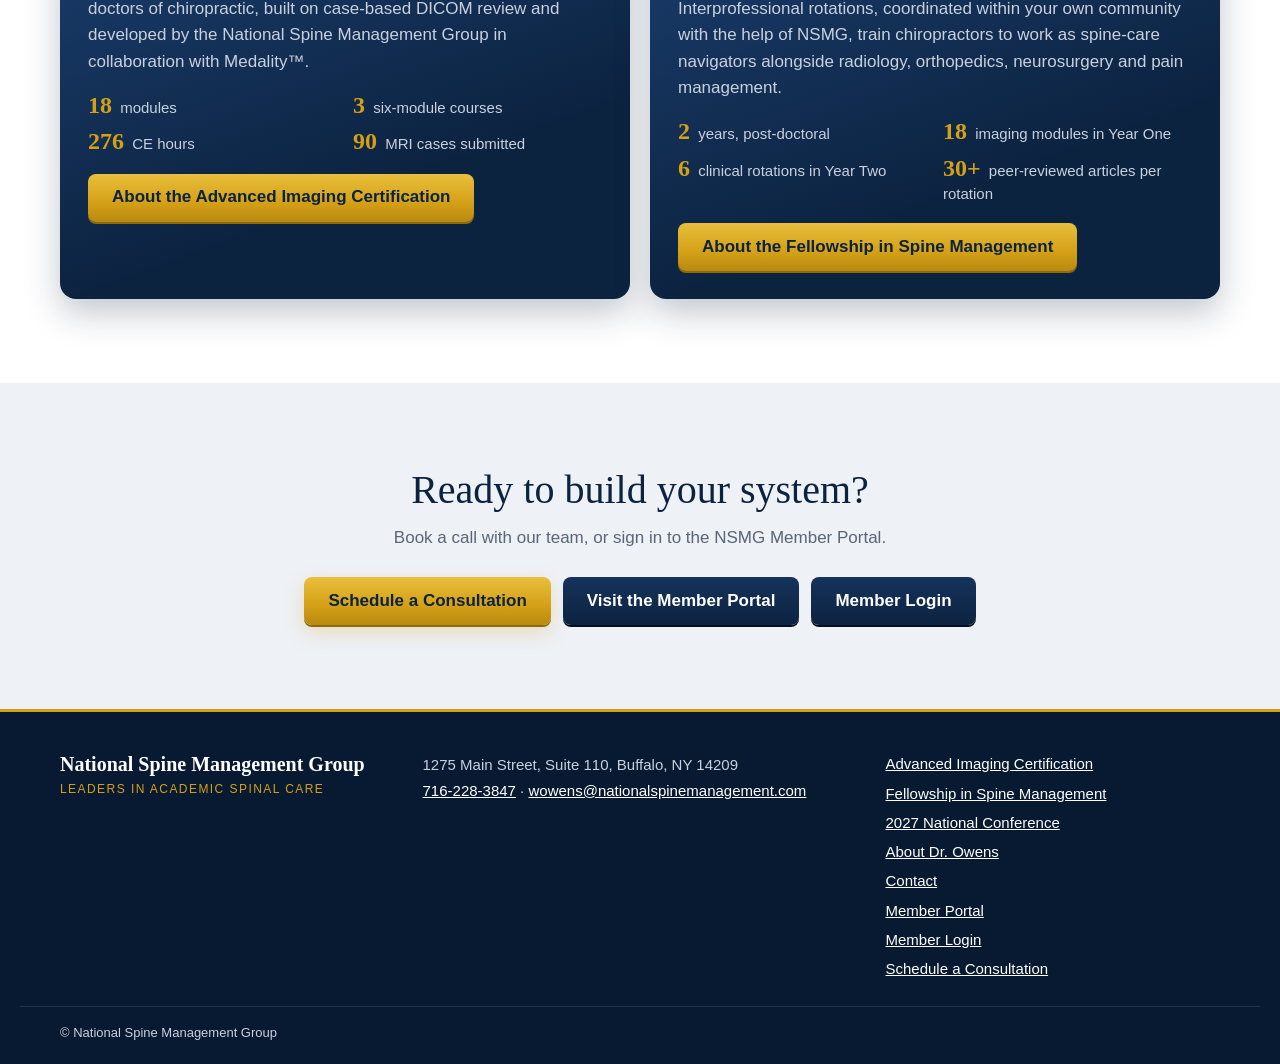
==== commit 85ed8cde: "Add National Conference, About and Contact pages and a 404 page - /national-conference/: 2027 NSMG N" ====
--- a/index.html
+++ b/index.html
@@ -87,6 +87,9 @@
      <a href="fellowship-in-spine-management/">Fellowship in Spine Management</a>
     </div>
    </details>
+   <a href="national-conference/">Conference</a>
+   <a href="about/">About</a>
+   <a href="contact/">Contact</a>
    <a href="https://nsmg.my.site.com/nsmg/s/">Member Portal</a>
    <a class="btn gold sm" href="https://nsmg.my.site.com/nsmg/s/login">Member Login</a>
   </nav>
@@ -170,6 +173,9 @@
   <nav aria-label="Footer">
    <a href="advanced-imaging-certification/">Advanced Imaging Certification</a>
    <a href="fellowship-in-spine-management/">Fellowship in Spine Management</a>
+   <a href="national-conference/">2027 National Conference</a>
+   <a href="about/">About Dr. Owens</a>
+   <a href="contact/">Contact</a>
    <a href="https://nsmg.my.site.com/nsmg/s/">Member Portal</a>
    <a href="https://nsmg.my.site.com/nsmg/s/login">Member Login</a>
    <a href="https://nsmg.my.site.com/schedule/s/flow/CreateAppointment">Schedule a Consultation</a>
--- a/styles.css
+++ b/styles.css
@@ -114,6 +114,7 @@
 .how > div { background: var(--card); border: 1px solid var(--line); border-radius: 12px; padding: 22px; }
 .how b { font-family: var(--heading); font-size: 30px; color: var(--gold); display: block; line-height: 1; }
 .how h3 { margin: 10px 0 6px; }
+.how h3 a { overflow-wrap: anywhere; }
 .how p { margin: 0; color: var(--muted); }
 .obj { list-style: none; padding: 0; margin: 28px 0 0; columns: 2; column-gap: 40px; }
 .obj li { break-inside: avoid; padding: 12px 0 12px 34px; border-top: 1px solid var(--line); position: relative; }
